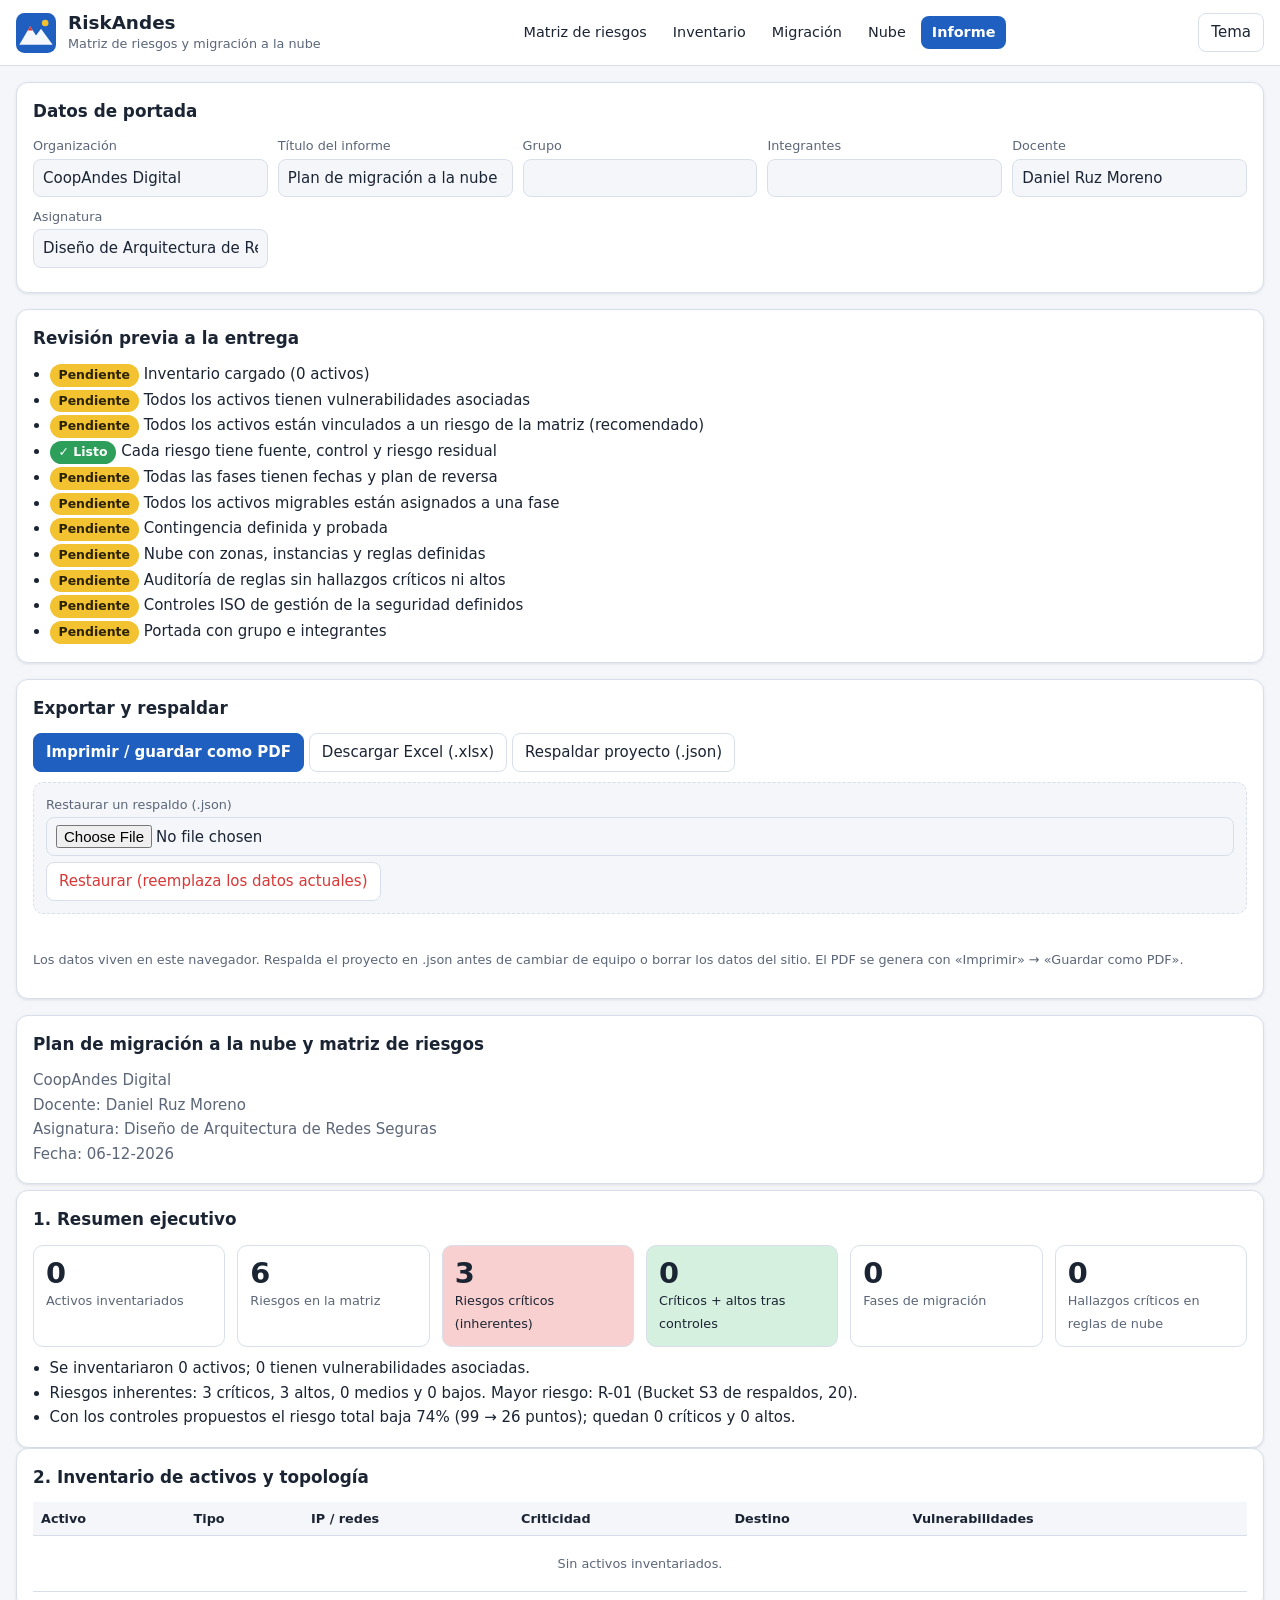
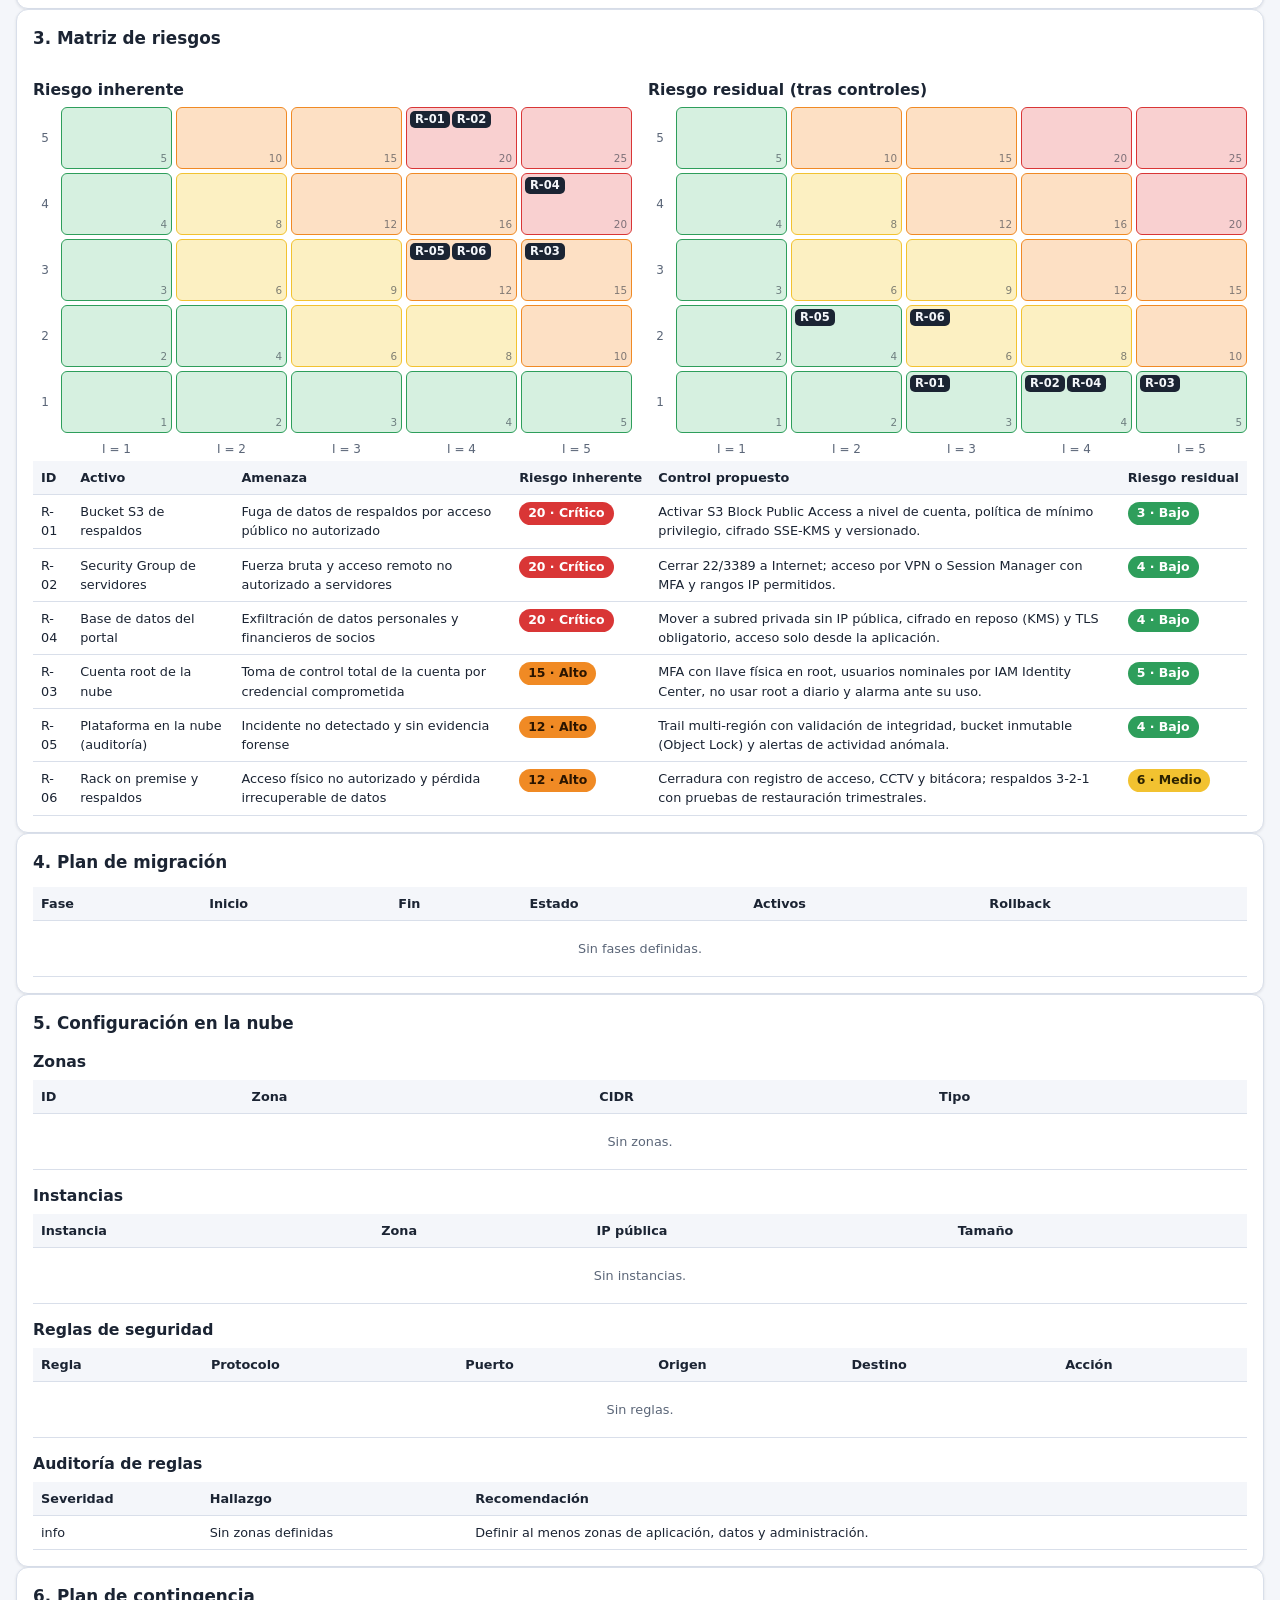
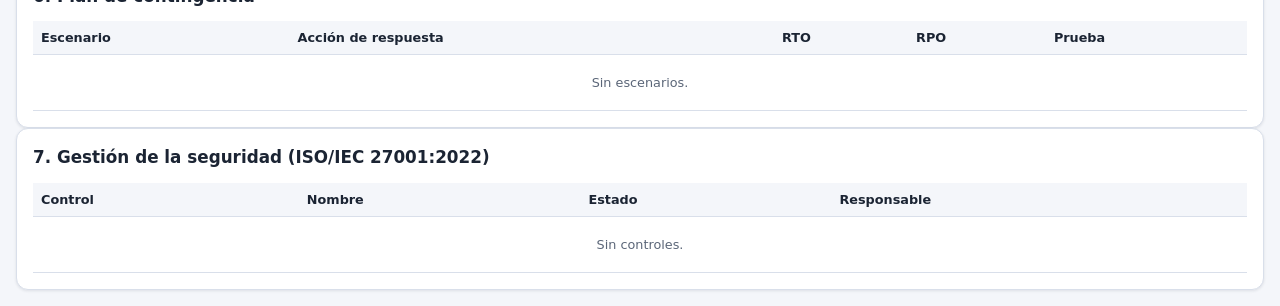
==== informe.html @ 46654fd1 "Evaluación final: inventario CML, plan de migración, nube, informe y exportación Co-Authored-By: Cla" ====
<!DOCTYPE html>
<html lang="es">
<head>
<meta charset="utf-8">
<meta name="viewport" content="width=device-width, initial-scale=1">
<title>RiskAndes · Informe de migración</title>
<meta name="description" content="Informe resumen automático del plan de migración a la nube y la matriz de riesgos, exportable a PDF y Excel.">
<link rel="stylesheet" href="styles.css">
</head>
<body>
<header id="top"></header>
<main>
  <section class="card noprint" aria-label="Datos del informe">
    <h2>Datos de portada</h2>
    <div class="crud-grid" id="metaForm"></div>
  </section>

  <section class="card noprint" aria-label="Revisión previa a la entrega">
    <h2>Revisión previa a la entrega</h2>
    <div id="check"></div>
  </section>

  <section class="card noprint" aria-label="Exportar">
    <h2>Exportar y respaldar</h2>
    <button type="button" class="primary" id="btnPdf">Imprimir / guardar como PDF</button>
    <button type="button" id="btnXlsx">Descargar Excel (.xlsx)</button>
    <button type="button" id="btnJson">Respaldar proyecto (.json)</button>
    <div class="filebox" style="margin-top:10px">
      <label for="fRest">Restaurar un respaldo (.json)</label>
      <input type="file" id="fRest" accept=".json,application/json">
      <button type="button" id="btnRest" class="danger" style="margin-top:6px">Restaurar (reemplaza los datos actuales)</button>
    </div>
    <div class="msg" id="msgEx" role="status"></div>
    <p class="note">Los datos viven en este navegador. Respalda el proyecto en .json antes de cambiar de equipo o borrar los datos del sitio. El PDF se genera con «Imprimir» → «Guardar como PDF».</p>
  </section>

  <div class="rep" id="rep"></div>
</main>
<script src="common.js"></script>
<script src="cml.js"></script>
<script src="audit.js"></script>
<script>
"use strict";
var $ = RA.$, el = RA.el;
var META = [["org", "Organización"], ["titulo", "Título del informe"], ["grupo", "Grupo"], ["integrantes", "Integrantes"], ["docente", "Docente"], ["asignatura", "Asignatura"]];

function datos(){
  var meta = RA.load(RA.KEYS.meta, RA.META_DEF), inv = RA.load(RA.KEYS.inv, RA.INV_DEF), R = RA.riesgos(),
      F = RA.load(RA.KEYS.mig, []), C = RA.load(RA.KEYS.cont, []), S = RA.load(RA.KEYS.sgsi, []), N = RA.load(RA.KEYS.nube, RA.NUBE_DEF), aud = AUD.auditar(N);
  var nm = {}; inv.activos.forEach(function(a){ nm[a.id] = a.nombre; });
  var zn = {}; N.zonas.forEach(function(z){ zn[z.id] = z.id + " · " + z.nombre; });
  function nr(x){ var c = RA.calc(x.p, x.i); return c.r + " · " + c.n.nombre; }
  function rr(x){ var c = RA.res(x); return c.r + " · " + c.n.nombre; }
  var T = {};
  T.inv = { head: ["ID", "Activo", "Tipo", "IP / redes", "Ubicación", "Criticidad", "Destino", "Vulnerabilidades", "Riesgos vinculados", "Conexiones"],
    rows: inv.activos.map(function(a){ return [a.id, a.nombre, a.tipo, (a.ips || []).join(", "), a.ubicacion || "", a.criticidad || "", a.destino || "", (a.vulns || []).join(" | "), (a.riesgos || []).join(", "), (a.conexiones || []).length]; }),
    show: [1, 2, 3, 5, 6, 7] };
  T.riesgos = { head: ["ID", "Activo", "Amenaza", "Vulnerabilidad", "P", "I", "Riesgo inherente", "Fuente del dato", "Control propuesto", "ISO 27001:2022", "P res.", "I res.", "Riesgo residual"],
    rows: R.slice().sort(function(a, b){ return b.p * b.i - a.p * a.i; }).map(function(x){ return [x.id, x.activo, x.amenaza, x.vulnerabilidad, x.p, x.i, nr(x), x.fuente, x.control || "", x.iso || "", x.pr || "", x.ir || "", rr(x)]; }),
    show: [0, 1, 2, 6, 8, 12] };
  T.fases = { head: ["ID", "Fase", "Objetivo", "Inicio", "Fin", "Responsable", "Estado", "Activos", "Criterio de éxito", "Rollback"],
    rows: F.map(function(f){ return [f.id, f.nombre, f.objetivo || "", f.inicio || "", f.fin || "", f.responsable || "", f.estado, (f.activos || []).map(function(i){ return nm[i] || i; }).join(", "), f.criterio || "", f.rollback || ""]; }),
    show: [1, 3, 4, 6, 7, 9] };
  T.cont = { head: ["ID", "Escenario", "Disparador", "Acción de respuesta", "Responsable", "RTO", "RPO", "Prueba"],
    rows: C.map(function(c){ return [c.id, c.escenario, c.disparador || "", c.accion, c.responsable || "", c.rto || "", c.rpo || "", c.prueba]; }), show: [1, 3, 5, 6, 7] };
  T.sgsi = { head: ["Control", "Nombre", "Estado", "Responsable", "Evidencia"],
    rows: S.map(function(s){ return [s.codigo, RA.ISO[s.codigo] || "", s.estado, s.responsable || "", s.evidencia || ""]; }), show: [0, 1, 2, 3] };
  T.zonas = { head: ["ID", "Zona", "CIDR", "Tipo"], rows: N.zonas.map(function(z){ return [z.id, z.nombre, z.cidr, z.tipo]; }), show: [0, 1, 2, 3] };
  T.inst = { head: ["ID", "Instancia", "Zona", "IP pública", "Tamaño", "Sistema / rol", "Activo de origen"],
    rows: N.instancias.map(function(i){ return [i.id, i.nombre, zn[i.zona] || "", i.publica ? "Sí" : "No", i.tamano || "", i.so || "", nm[i.activo] || i.activo || ""]; }), show: [1, 2, 3, 4] };
  T.reglas = { head: ["ID", "Regla", "Dirección", "Protocolo", "Puerto", "Origen", "Destino", "Acción"],
    rows: N.reglas.map(function(r){ return [r.id, r.nombre, r.dir, r.proto, r.puerto, r.origen, r.destino, r.accion]; }), show: [1, 3, 4, 5, 6, 7] };
  T.aud = { head: ["Severidad", "Hallazgo", "Detalle", "Recomendación", "ISO 27001:2022"],
    rows: aud.map(function(f){ return [f.sev, f.regla, f.detalle, f.rec, f.iso]; }), show: [0, 1, 3] };
  return { meta: meta, inv: inv, R: R, F: F, C: C, S: S, N: N, aud: aud, T: T };
}

/* Texto con nivel ("20 · Crítico") se muestra como etiqueta de color */
function celda(v){
  var m = /^(\d+) · (Crítico|Alto|Medio|Bajo)$/.exec(String(v));
  if (m) return el("span", "chip " + ({ "Crítico": "critico", "Alto": "alto", "Medio": "medio", "Bajo": "bajo" })[m[2]], v);
  return v;
}
function tabla(t, vacio){
  var cols = t.show.map(function(i){ return { h: t.head[i], f: function(r){ return celda(r[i]); } }; });
  return RA.table(cols, t.rows, vacio);
}
function sec(rep, titulo){ var s = el("section", "card"); s.appendChild(el("h2", "", titulo)); rep.appendChild(s); return s; }

function render(){
  var D = datos(), m = D.meta, rep = $("rep"); rep.textContent = "";
  var cont = { critico: 0, alto: 0, medio: 0, bajo: 0 }, res = { critico: 0, alto: 0, medio: 0, bajo: 0 };
  D.R.forEach(function(x){ cont[RA.calc(x.p, x.i).n.k]++; res[RA.res(x).n.k]++; });
  var sumI = 0, sumR = 0; D.R.forEach(function(x){ sumI += x.p * x.i; sumR += RA.res(x).r; });
  var acum = { critico: 0, alto: 0, medio: 0 }; D.aud.forEach(function(f){ if (acum[f.sev] != null) acum[f.sev]++; });

  var portada = el("section", "card cover"); portada.appendChild(el("h2", "", m.titulo || "Informe"));
  portada.appendChild(el("p", "", m.org || ""));
  [["Grupo", m.grupo], ["Integrantes", m.integrantes], ["Docente", m.docente], ["Asignatura", m.asignatura], ["Fecha", RA.hoy()]].forEach(function(p){ if (p[1]) portada.appendChild(el("p", "", p[0] + ": " + p[1])); });
  rep.appendChild(portada);

  var s1 = sec(rep, "1. Resumen ejecutivo");
  var k = el("div", "kpis");
  [["", D.inv.activos.length, "Activos inventariados"], ["", D.R.length, "Riesgos en la matriz"], ["k-critico", cont.critico, "Riesgos críticos (inherentes)"],
   ["k-bajo", res.critico + res.alto, "Críticos + altos tras controles"], ["", D.F.length, "Fases de migración"], ["", acum.critico, "Hallazgos críticos en reglas de nube"]].forEach(function(t){
    var d = el("div", "kpi " + t[0]); d.appendChild(el("b", "", String(t[1]))); d.appendChild(el("span", "", t[2])); k.appendChild(d); });
  s1.appendChild(k);
  var ul = el("ul", "list"); ul.style.marginTop = "10px";
  var top = D.R.slice().sort(function(a, b){ return b.p * b.i - a.p * a.i; })[0];
  ul.appendChild(el("li", "", "Se inventariaron " + D.inv.activos.length + " activos" + (D.inv.titulo ? " de la topología «" + D.inv.titulo + "»" : "") + "; " + D.inv.activos.filter(function(a){ return (a.vulns || []).length; }).length + " tienen vulnerabilidades asociadas."));
  if (D.R.length) ul.appendChild(el("li", "", "Riesgos inherentes: " + cont.critico + " críticos, " + cont.alto + " altos, " + cont.medio + " medios y " + cont.bajo + " bajos. Mayor riesgo: " + top.id + " (" + top.activo + ", " + top.p * top.i + ")."));
  if (D.R.length) ul.appendChild(el("li", "", "Con los controles propuestos el riesgo total baja " + (sumI ? Math.round((sumI - sumR) / sumI * 100) : 0) + "% (" + sumI + " → " + sumR + " puntos); quedan " + res.critico + " críticos y " + res.alto + " altos."));
  if (D.F.length) ul.appendChild(el("li", "", "La migración se organiza en " + D.F.length + " fases, cada una con plan de reversa, y " + D.C.length + " escenarios de contingencia."));
  if (D.N.zonas.length || D.N.reglas.length) ul.appendChild(el("li", "", "Diseño en la nube" + (D.N.proveedor ? " (" + D.N.proveedor + ")" : "") + ": " + D.N.zonas.length + " zonas, " + D.N.instancias.length + " instancias y " + D.N.reglas.length + " reglas; la auditoría detecta " + acum.critico + " críticos, " + acum.alto + " altos y " + acum.medio + " medios."));
  s1.appendChild(ul);

  var s2 = sec(rep, "2. Inventario de activos y topología");
  var svg = RA.topoSvg(D.inv); if (svg) s2.appendChild(svg);
  s2.appendChild(tabla(D.T.inv, "Sin activos inventariados."));

  var s3 = sec(rep, "3. Matriz de riesgos");
  var cols = el("div", "cols2");
  [["Riesgo inherente", "inh"], ["Riesgo residual (tras controles)", "res"]].forEach(function(p){
    var b = el("div"); b.appendChild(el("h3", "", p[0])); var hm = el("div", "heat"); b.appendChild(hm); RA.heat(hm, D.R, p[1]); cols.appendChild(b); });
  s3.appendChild(cols); s3.appendChild(tabla(D.T.riesgos, "Sin riesgos registrados."));

  var s4 = sec(rep, "4. Plan de migración"); s4.appendChild(tabla(D.T.fases, "Sin fases definidas."));
  var s5 = sec(rep, "5. Configuración en la nube");
  s5.appendChild(el("h3", "", "Zonas")); s5.appendChild(tabla(D.T.zonas, "Sin zonas."));
  s5.appendChild(el("h3", "", "Instancias")); s5.appendChild(tabla(D.T.inst, "Sin instancias."));
  s5.appendChild(el("h3", "", "Reglas de seguridad")); s5.appendChild(tabla(D.T.reglas, "Sin reglas."));
  s5.appendChild(el("h3", "", "Auditoría de reglas")); s5.appendChild(tabla(D.T.aud, "Sin hallazgos."));
  var s6 = sec(rep, "6. Plan de contingencia"); s6.appendChild(tabla(D.T.cont, "Sin escenarios."));
  var s7 = sec(rep, "7. Gestión de la seguridad (ISO/IEC 27001:2022)"); s7.appendChild(tabla(D.T.sgsi, "Sin controles."));
  revision(D);
}

/* ---- Revisión previa a la entrega ---- */
function revision(D){
  var box = $("check"); box.textContent = "";
  var A = D.inv.activos, migr = A.filter(function(a){ return /^(Migrar|Reemplazar)/.test(a.destino || ""); }), asign = {};
  D.F.forEach(function(f){ (f.activos || []).forEach(function(i){ asign[i] = 1; }); });
  var items = [
    [A.length > 0, "Inventario cargado (" + A.length + " activos)"],
    [A.length > 0 && A.every(function(a){ return (a.vulns || []).length; }), "Todos los activos tienen vulnerabilidades asociadas"],
    [A.length > 0 && A.every(function(a){ return (a.riesgos || []).length; }), "Todos los activos están vinculados a un riesgo de la matriz (recomendado)"],
    [D.R.length > 0 && D.R.every(function(x){ return x.fuente && x.control && x.pr && x.ir; }), "Cada riesgo tiene fuente, control y riesgo residual"],
    [D.F.length > 0 && D.F.every(function(f){ return f.inicio && f.fin && f.rollback; }), "Todas las fases tienen fechas y plan de reversa"],
    [migr.length > 0 && migr.every(function(a){ return asign[a.id]; }), "Todos los activos migrables están asignados a una fase"],
    [D.C.length > 0 && D.C.every(function(c){ return c.prueba === "Probado"; }), "Contingencia definida y probada"],
    [D.N.zonas.length > 0 && D.N.instancias.length > 0 && D.N.reglas.length > 0, "Nube con zonas, instancias y reglas definidas"],
    [D.N.reglas.length > 0 && !D.aud.some(function(f){ return f.sev === "critico" || f.sev === "alto"; }), "Auditoría de reglas sin hallazgos críticos ni altos"],
    [D.S.length > 0, "Controles ISO de gestión de la seguridad definidos"],
    [!!(D.meta.grupo && D.meta.integrantes), "Portada con grupo e integrantes"]
  ];
  var ul = el("ul", "list");
  items.forEach(function(i){ var li = el("li"); li.appendChild(el("span", "chip " + (i[0] ? "ok" : "warn"), i[0] ? "✓ Listo" : "Pendiente")); li.appendChild(document.createTextNode(" " + i[1])); ul.appendChild(li); });
  box.appendChild(ul);
}

/* ---- Excel ---- */
function hojas(){
  var D = datos(), m = D.meta, res = { critico: 0, alto: 0, medio: 0, bajo: 0 };
  var resumen = [["Campo", "Valor"], ["Organización", m.org], ["Título", m.titulo], ["Grupo", m.grupo], ["Integrantes", m.integrantes], ["Docente", m.docente], ["Asignatura", m.asignatura], ["Fecha", RA.hoy()],
    ["Activos inventariados", D.inv.activos.length], ["Riesgos", D.R.length], ["Fases", D.F.length], ["Escenarios de contingencia", D.C.length], ["Zonas / instancias / reglas", D.N.zonas.length + " / " + D.N.instancias.length + " / " + D.N.reglas.length],
    ["Hallazgos críticos de auditoría", D.aud.filter(function(f){ return f.sev === "critico"; }).length]];
  function h(name, t){ return { name: name, rows: [t.head].concat(t.rows) }; }
  return [{ name: "Resumen", rows: resumen }, h("Inventario", D.T.inv), h("Riesgos", D.T.riesgos), h("Fases", D.T.fases), h("Contingencia", D.T.cont), h("SGSI ISO 27001", D.T.sgsi),
    h("Zonas", D.T.zonas), h("Instancias", D.T.inst), h("Reglas", D.T.reglas), h("Auditoría", D.T.aud)];
}

/* ---- Portada editable ---- */
(function(){
  var f = $("metaForm"), meta = RA.load(RA.KEYS.meta, RA.META_DEF);
  META.forEach(function(p){
    var d = el("div"), l = el("label", "", p[1]), i = el("input"); i.id = "m_" + p[0]; l.setAttribute("for", i.id); i.maxLength = 200; i.value = meta[p[0]] || "";
    i.addEventListener("input", function(){ meta[p[0]] = i.value.trim(); RA.save(RA.KEYS.meta, meta); });
    i.addEventListener("change", render); d.appendChild(l); d.appendChild(i); f.appendChild(d);
  });
})();

RA.header("informe.html");
$("btnPdf").addEventListener("click", function(){ window.print(); });
$("btnXlsx").addEventListener("click", function(){
  RA.download("riskandes_proyecto.xlsx", RA.xlsx(hojas()), "application/vnd.openxmlformats-officedocument.spreadsheetml.sheet");
});
$("btnJson").addEventListener("click", function(){ RA.download("riskandes_respaldo.json", JSON.stringify(RA.exportProyecto(), null, 1), "application/json"); });
$("btnRest").addEventListener("click", function(){
  var msg = $("msgEx"), f = $("fRest").files[0]; msg.className = "msg";
  if (!f) { msg.textContent = "Selecciona un archivo de respaldo .json."; return; }
  if (f.size > 8 * 1024 * 1024) { msg.textContent = "El archivo es demasiado grande para ser un respaldo."; return; }
  if (!window.confirm("Se reemplazarán los datos actuales por los del respaldo. ¿Continuar?")) return;
  f.text().then(function(t){
    try { RA.importProyecto(JSON.parse(t)); } catch (e) { msg.textContent = "No se pudo restaurar: " + e.message; return; }
    location.reload();
  });
});
render();
</script>
</body>
</html>
---- styles.css ----
:root{
  --bg:#f4f6fa; --panel:#ffffff; --text:#1b2433; --muted:#5b6678; --line:#d9dfea;
  --brand:#1f5fbf; --brand-ink:#ffffff; --focus:#1f5fbf;
  --bajo:#2e9e5b;   --bajo-soft:#d6f0e0;   --bajo-ink:#ffffff;
  --medio:#f2c230;  --medio-soft:#fcf0c2;  --medio-ink:#2b2200;
  --alto:#f08a24;   --alto-soft:#fde0c4;   --alto-ink:#2b1500;
  --critico:#d93636;--critico-soft:#f9d0d0;--critico-ink:#ffffff;
  --shadow:0 1px 3px rgba(20,30,50,.10);
}
:root[data-theme="dark"]{
  --bg:#0f1521; --panel:#182032; --text:#e6ebf5; --muted:#9aa6bd; --line:#2b3650;
  --brand:#5b9bff; --brand-ink:#08142b; --focus:#8bb8ff;
  --bajo:#3fb878;   --bajo-soft:#173a2a;   --bajo-ink:#06190f;
  --medio:#e9bd2c;  --medio-soft:#3c3412;  --medio-ink:#241c00;
  --alto:#f29a45;   --alto-soft:#42280f;   --alto-ink:#2a1500;
  --critico:#ef5a5a;--critico-soft:#4a1b1b;--critico-ink:#2a0707;
  --shadow:none;
}
@media (prefers-color-scheme: dark){
  :root:not([data-theme="light"]){
    --bg:#0f1521; --panel:#182032; --text:#e6ebf5; --muted:#9aa6bd; --line:#2b3650;
    --brand:#5b9bff; --brand-ink:#08142b; --focus:#8bb8ff;
    --bajo:#3fb878;   --bajo-soft:#173a2a;   --bajo-ink:#06190f;
    --medio:#e9bd2c;  --medio-soft:#3c3412;  --medio-ink:#241c00;
    --alto:#f29a45;   --alto-soft:#42280f;   --alto-ink:#2a1500;
    --critico:#ef5a5a;--critico-soft:#4a1b1b;--critico-ink:#2a0707;
    --shadow:none;
  }
}
*{box-sizing:border-box}
html{color-scheme:light dark}
body{margin:0;background:var(--bg);color:var(--text);font:15px/1.5 system-ui,-apple-system,"Segoe UI",Roboto,sans-serif}
a{color:var(--brand)}
:focus-visible{outline:3px solid var(--focus);outline-offset:2px}
header.top{background:var(--panel);border-bottom:1px solid var(--line);padding:12px 16px;display:flex;flex-wrap:wrap;gap:12px;align-items:center;justify-content:space-between}
.brand{display:flex;align-items:center;gap:12px}
.brand svg{width:40px;height:40px;flex:none}
.brand h1{font-size:1.15rem;margin:0;line-height:1.2}
.brand p{margin:0;color:var(--muted);font-size:.8rem}
.actions{display:flex;flex-wrap:wrap;gap:8px}
button,.btn{font:inherit;border:1px solid var(--line);background:var(--panel);color:var(--text);padding:7px 12px;border-radius:8px;cursor:pointer}
button:hover{border-color:var(--brand)}
button.primary{background:var(--brand);color:var(--brand-ink);border-color:var(--brand);font-weight:600}
button.danger{color:var(--critico)}
button.small{padding:3px 8px;font-size:.8rem}
main{max-width:1280px;margin:0 auto;padding:16px;display:grid;gap:16px}
section.card{background:var(--panel);border:1px solid var(--line);border-radius:12px;padding:16px;box-shadow:var(--shadow)}
section.card>h2{margin:0 0 12px;font-size:1.05rem}
.kpis{display:grid;grid-template-columns:repeat(auto-fit,minmax(150px,1fr));gap:12px}
.kpi{border-radius:10px;padding:12px;border:1px solid var(--line)}
.kpi b{display:block;font-size:1.8rem;line-height:1.1}
.kpi span{font-size:.8rem;color:var(--muted)}
.kpi.k-critico{background:var(--critico-soft)} .kpi.k-alto{background:var(--alto-soft)}
.kpi.k-medio{background:var(--medio-soft)} .kpi.k-bajo{background:var(--bajo-soft)}
.kpi.k-critico span,.kpi.k-alto span,.kpi.k-medio span,.kpi.k-bajo span{color:var(--text)}
.grid2{display:grid;grid-template-columns:minmax(0,1.1fr) minmax(0,1fr);gap:16px}
@media (max-width:900px){.grid2{grid-template-columns:1fr}}
form .row{display:grid;grid-template-columns:repeat(auto-fit,minmax(170px,1fr));gap:10px;margin-bottom:10px}
label{display:block;font-size:.8rem;color:var(--muted);margin-bottom:3px}
input,select,textarea{width:100%;font:inherit;color:var(--text);background:var(--bg);border:1px solid var(--line);border-radius:8px;padding:7px 9px}
textarea{resize:vertical;min-height:54px}
.req::after{content:" *";color:var(--critico)}
fieldset{border:1px dashed var(--line);border-radius:10px;margin:0 0 10px;padding:10px}
legend{font-size:.8rem;color:var(--muted);padding:0 6px}
.preview{display:flex;gap:10px;flex-wrap:wrap;align-items:center;margin:6px 0 10px;font-size:.9rem}
.msg{min-height:1.3em;font-size:.85rem;color:var(--critico);margin:6px 0}
.msg.ok{color:var(--bajo)}
.chip{display:inline-block;padding:2px 9px;border-radius:999px;font-size:.78rem;font-weight:700;white-space:nowrap}
.chip.bajo{background:var(--bajo);color:var(--bajo-ink)} .chip.medio{background:var(--medio);color:var(--medio-ink)}
.chip.alto{background:var(--alto);color:var(--alto-ink)} .chip.critico{background:var(--critico);color:var(--critico-ink)}
.heatwrap{display:flex;gap:8px;align-items:stretch}
.axisY{writing-mode:vertical-rl;transform:rotate(180deg);text-align:center;font-size:.8rem;color:var(--muted)}
.heat{display:grid;grid-template-columns:24px repeat(5,1fr);grid-template-rows:repeat(5,minmax(62px,auto)) 24px;gap:4px;flex:1}
.hc{border-radius:6px;padding:3px;font-size:.72rem;display:flex;flex-wrap:wrap;gap:2px;align-content:flex-start;position:relative;min-height:62px}
.hc small{position:absolute;right:4px;bottom:1px;opacity:.55;font-size:.65rem}
.hc.bajo{background:var(--bajo-soft);border:1px solid var(--bajo)} .hc.medio{background:var(--medio-soft);border:1px solid var(--medio)}
.hc.alto{background:var(--alto-soft);border:1px solid var(--alto)} .hc.critico{background:var(--critico-soft);border:1px solid var(--critico)}
.pill{background:var(--text);color:var(--bg);border-radius:5px;padding:0 5px;font-weight:700;font-size:.72rem;height:fit-content}
.ax{font-size:.75rem;color:var(--muted);display:flex;align-items:center;justify-content:center}
.seg{display:inline-flex;border:1px solid var(--line);border-radius:8px;overflow:hidden}
.seg button{border:0;border-radius:0}
.seg button[aria-pressed="true"]{background:var(--brand);color:var(--brand-ink)}
.legend{display:flex;flex-wrap:wrap;gap:8px;font-size:.8rem;margin-top:8px}
.chart{display:flex;gap:18px;align-items:flex-end;height:190px;padding:8px 4px 0;border-bottom:1px solid var(--line)}
.grp{flex:1;display:flex;flex-direction:column;align-items:center;justify-content:flex-end;height:100%}
.bars{display:flex;gap:6px;align-items:flex-end;height:calc(100% - 20px);width:100%;justify-content:center}
.bar{width:34%;max-width:48px;min-height:2px;border-radius:5px 5px 0 0;position:relative}
.bar span{position:absolute;top:-18px;left:0;right:0;text-align:center;font-size:.75rem;font-weight:700}
.bar.inh{background:var(--text);opacity:.85} .bar.res{background:var(--brand)}
.grp>em{font-style:normal;font-size:.78rem;margin-top:4px}
.chartleg{font-size:.8rem;margin-top:6px;display:flex;gap:14px}
.sw{display:inline-block;width:11px;height:11px;border-radius:3px;margin-right:4px;vertical-align:-1px}
.filters{display:flex;flex-wrap:wrap;gap:10px;margin-bottom:10px;align-items:end}
.filters>div{min-width:160px;flex:1}
.tablewrap{overflow-x:auto}
table{border-collapse:collapse;width:100%;font-size:.85rem}
th,td{border-bottom:1px solid var(--line);padding:7px 8px;text-align:left;vertical-align:top}
th{background:var(--bg);position:sticky;top:0;white-space:nowrap}
th button{all:unset;cursor:pointer;font-weight:700}
th button:focus-visible{outline:2px solid var(--focus)}
td.num{text-align:center}
td small{color:var(--muted);display:block}
.delta{font-weight:700;white-space:nowrap}
.mini{display:flex;gap:4px;align-items:center}
.empty{padding:18px;text-align:center;color:var(--muted)}
.tests td.ok{color:var(--bajo);font-weight:700} .tests td.fail{color:var(--critico);font-weight:700}
.note{font-size:.8rem;color:var(--muted)}
.printonly{display:none}
@media print{
  :root{--bg:#fff;--panel:#fff;--text:#000;--line:#bbb;--muted:#444}
  header.top .actions,.noprint,form,.filters,.seg{display:none!important}
  .printonly{display:block}
  body{font-size:11px} main{padding:0;max-width:none} section.card{box-shadow:none;break-inside:avoid;border-color:#bbb}
  .grid2{grid-template-columns:1fr 1fr}
  *{-webkit-print-color-adjust:exact;print-color-adjust:exact}
}

/* ===== Navegación, CRUD genérico, topología, informe (evaluación final) ===== */
.nav{display:flex;gap:4px;flex-wrap:wrap}
.nav a{padding:6px 11px;border-radius:8px;text-decoration:none;color:var(--text);font-size:.9rem}
.nav a:hover{background:var(--bg)}
.nav a[aria-current="page"]{background:var(--brand);color:var(--brand-ink);font-weight:600}
.crudbar{display:flex;gap:8px;flex-wrap:wrap;margin-bottom:10px;align-items:center}
.crud-form{border:1px dashed var(--line);border-radius:10px;padding:12px;margin-bottom:12px;background:var(--bg)}
.crud-grid{display:grid;grid-template-columns:repeat(auto-fit,minmax(210px,1fr));gap:10px;margin-bottom:8px}
.crud-grid .f-textarea,.crud-grid .f-checks{grid-column:1/-1}
.checks{max-height:170px;overflow:auto;border:1px solid var(--line);border-radius:8px;padding:6px 8px;background:var(--panel);display:grid;grid-template-columns:repeat(auto-fill,minmax(180px,1fr));gap:2px 10px}
label.chk{display:block;color:var(--text);font-size:.85rem;margin:0}
label.chk input{width:auto}
.topo{width:100%;height:auto;max-height:440px;background:var(--bg);border:1px solid var(--line);border-radius:10px}
.topo .tl{stroke:var(--muted);stroke-width:2}
.topo .tn rect{stroke-width:1.6}
.topo .tn text{font-size:13px;font-weight:600;fill:var(--text)}
.t-fw rect{fill:var(--critico-soft);stroke:var(--critico)}
.t-rt rect{fill:var(--alto-soft);stroke:var(--alto)}
.t-sw rect{fill:var(--medio-soft);stroke:var(--medio)}
.t-host rect{fill:var(--bajo-soft);stroke:var(--bajo)}
.t-ext rect{fill:var(--panel);stroke:var(--muted);stroke-dasharray:5 3}
.chip.info{background:var(--line);color:var(--text)}
.chip.ok{background:var(--bajo);color:var(--bajo-ink)}
.chip.warn{background:var(--medio);color:var(--medio-ink)}
.gantt{display:grid;gap:6px}
.grow{display:grid;grid-template-columns:minmax(120px,220px) 1fr;gap:8px;align-items:center;font-size:.8rem}
.gtrack{position:relative;height:18px;background:var(--bg);border:1px solid var(--line);border-radius:6px}
.gbar{position:absolute;top:0;height:100%;border-radius:5px;background:var(--brand)}
.gbar.hecha{background:var(--bajo)} .gbar.curso{background:var(--alto)}
.cols2{display:grid;grid-template-columns:1fr 1fr;gap:16px}
@media (max-width:900px){.cols2{grid-template-columns:1fr}}
.list{margin:0;padding-left:1.1em}
.list li{margin:2px 0}
.cover{border-left:5px solid var(--brand);padding:6px 14px;margin-bottom:6px}
.cover h2{margin:0 0 4px;font-size:1.3rem}
.cover p{margin:2px 0;color:var(--muted)}
.rep h3{margin:14px 0 6px;font-size:.98rem}
.rep table{font-size:.8rem}
.filebox{border:1px dashed var(--line);border-radius:10px;padding:12px;background:var(--bg)}
@media print{
  .nav,.crudbar,.crud-form,.filebox{display:none!important}
  header.top{border:0;padding:0 0 6px}
  .topo{max-height:300px}
  .rep section.card{break-inside:auto}
  tr{break-inside:avoid}
}
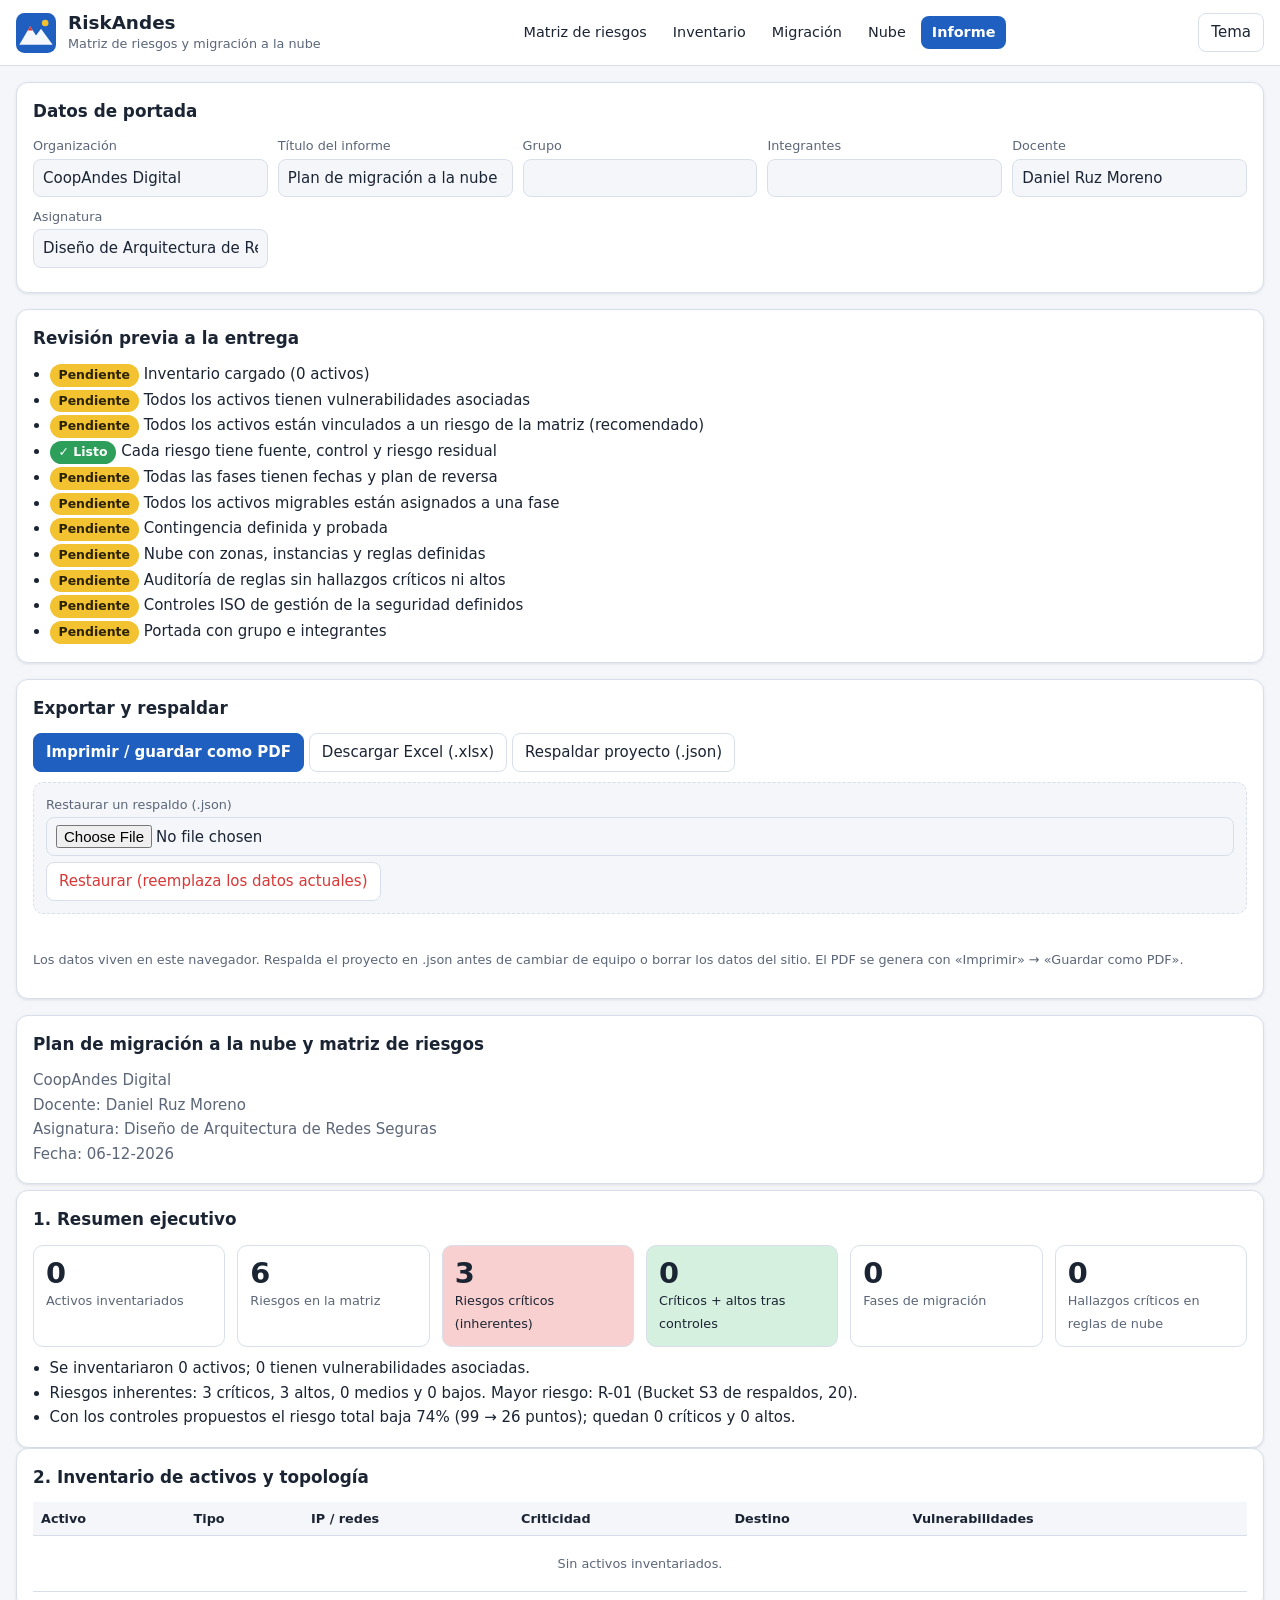
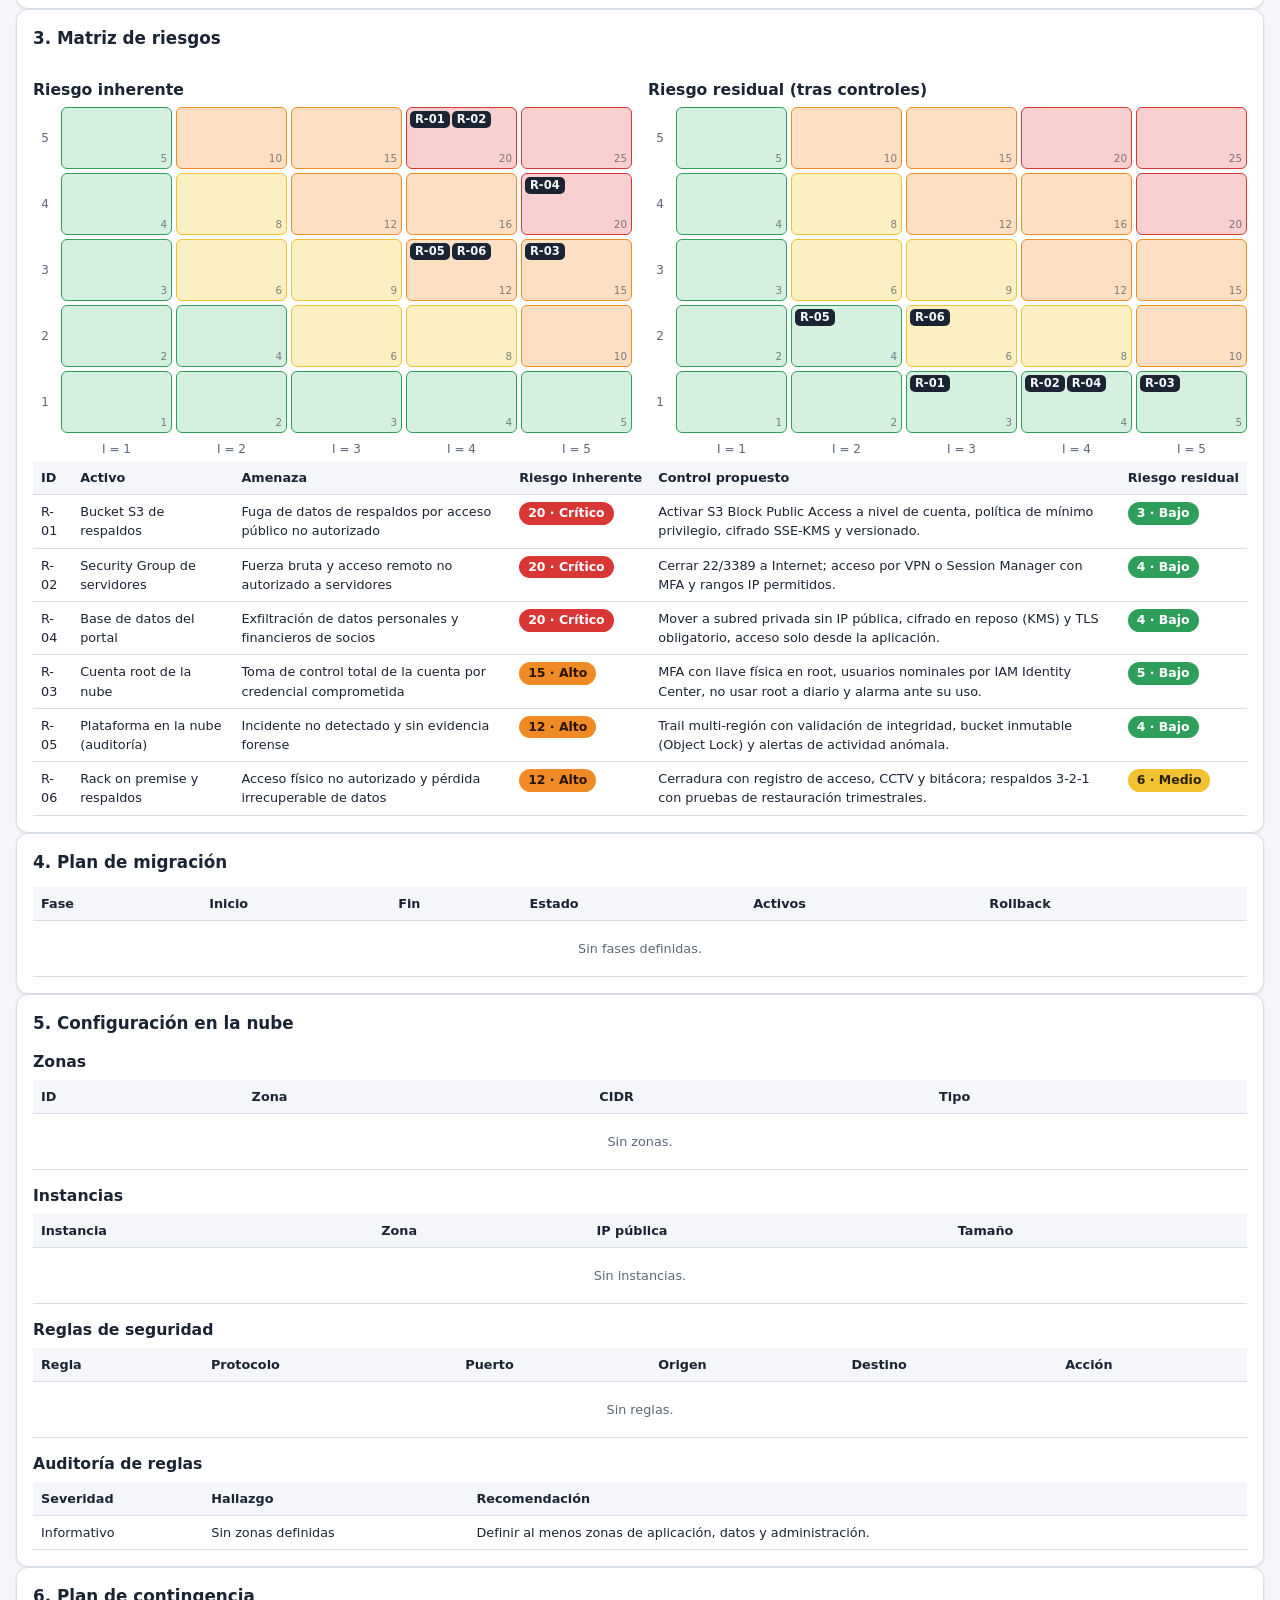
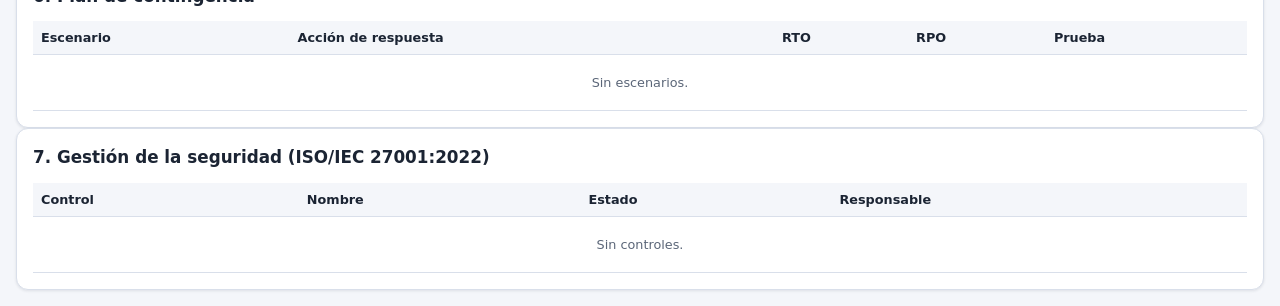
==== commit bc844f7f: "Informe: etiquetas de severidad legibles en auditoría; README con URLs publicadas Co-Authored-By: Cl" ====
--- a/informe.html
+++ b/informe.html
@@ -71,7 +71,7 @@
   T.reglas = { head: ["ID", "Regla", "Dirección", "Protocolo", "Puerto", "Origen", "Destino", "Acción"],
     rows: N.reglas.map(function(r){ return [r.id, r.nombre, r.dir, r.proto, r.puerto, r.origen, r.destino, r.accion]; }), show: [1, 3, 4, 5, 6, 7] };
   T.aud = { head: ["Severidad", "Hallazgo", "Detalle", "Recomendación", "ISO 27001:2022"],
-    rows: aud.map(function(f){ return [f.sev, f.regla, f.detalle, f.rec, f.iso]; }), show: [0, 1, 3] };
+    rows: aud.map(function(f){ return [{ critico: "Crítico", alto: "Alto", medio: "Medio", info: "Informativo" }[f.sev] || f.sev, f.regla, f.detalle, f.rec, f.iso]; }), show: [0, 1, 3] };
   return { meta: meta, inv: inv, R: R, F: F, C: C, S: S, N: N, aud: aud, T: T };
 }
 
@@ -111,7 +111,7 @@
   if (D.R.length) ul.appendChild(el("li", "", "Riesgos inherentes: " + cont.critico + " críticos, " + cont.alto + " altos, " + cont.medio + " medios y " + cont.bajo + " bajos. Mayor riesgo: " + top.id + " (" + top.activo + ", " + top.p * top.i + ")."));
   if (D.R.length) ul.appendChild(el("li", "", "Con los controles propuestos el riesgo total baja " + (sumI ? Math.round((sumI - sumR) / sumI * 100) : 0) + "% (" + sumI + " → " + sumR + " puntos); quedan " + res.critico + " críticos y " + res.alto + " altos."));
   if (D.F.length) ul.appendChild(el("li", "", "La migración se organiza en " + D.F.length + " fases, cada una con plan de reversa, y " + D.C.length + " escenarios de contingencia."));
-  if (D.N.zonas.length || D.N.reglas.length) ul.appendChild(el("li", "", "Diseño en la nube" + (D.N.proveedor ? " (" + D.N.proveedor + ")" : "") + ": " + D.N.zonas.length + " zonas, " + D.N.instancias.length + " instancias y " + D.N.reglas.length + " reglas; la auditoría detecta " + acum.critico + " críticos, " + acum.alto + " altos y " + acum.medio + " medios."));
+  if (D.N.zonas.length || D.N.reglas.length) ul.appendChild(el("li", "", "Diseño en la nube" + (D.N.proveedor ? " (" + D.N.proveedor + ")" : "") + ": " + D.N.zonas.length + " zonas, " + D.N.instancias.length + " instancias y " + D.N.reglas.length + " reglas; la auditoría detecta " + acum.critico + " crítico(s), " + acum.alto + " alto(s) y " + acum.medio + " medio(s)."));
   s1.appendChild(ul);
 
   var s2 = sec(rep, "2. Inventario de activos y topología");
--- a/styles.css
+++ b/styles.css
@@ -127,10 +127,10 @@
 .checks{max-height:170px;overflow:auto;border:1px solid var(--line);border-radius:8px;padding:6px 8px;background:var(--panel);display:grid;grid-template-columns:repeat(auto-fill,minmax(180px,1fr));gap:2px 10px}
 label.chk{display:block;color:var(--text);font-size:.85rem;margin:0}
 label.chk input{width:auto}
-.topo{width:100%;height:auto;max-height:440px;background:var(--bg);border:1px solid var(--line);border-radius:10px}
+.topo{width:100%;height:auto;max-height:560px;background:var(--bg);border:1px solid var(--line);border-radius:10px}
 .topo .tl{stroke:var(--muted);stroke-width:2}
 .topo .tn rect{stroke-width:1.6}
-.topo .tn text{font-size:13px;font-weight:600;fill:var(--text)}
+.topo .tn text{font-weight:600;fill:var(--text)}
 .t-fw rect{fill:var(--critico-soft);stroke:var(--critico)}
 .t-rt rect{fill:var(--alto-soft);stroke:var(--alto)}
 .t-sw rect{fill:var(--medio-soft);stroke:var(--medio)}
@@ -157,7 +157,7 @@
 @media print{
   .nav,.crudbar,.crud-form,.filebox{display:none!important}
   header.top{border:0;padding:0 0 6px}
-  .topo{max-height:300px}
+  .topo{max-height:380px}
   .rep section.card{break-inside:auto}
   tr{break-inside:avoid}
 }
